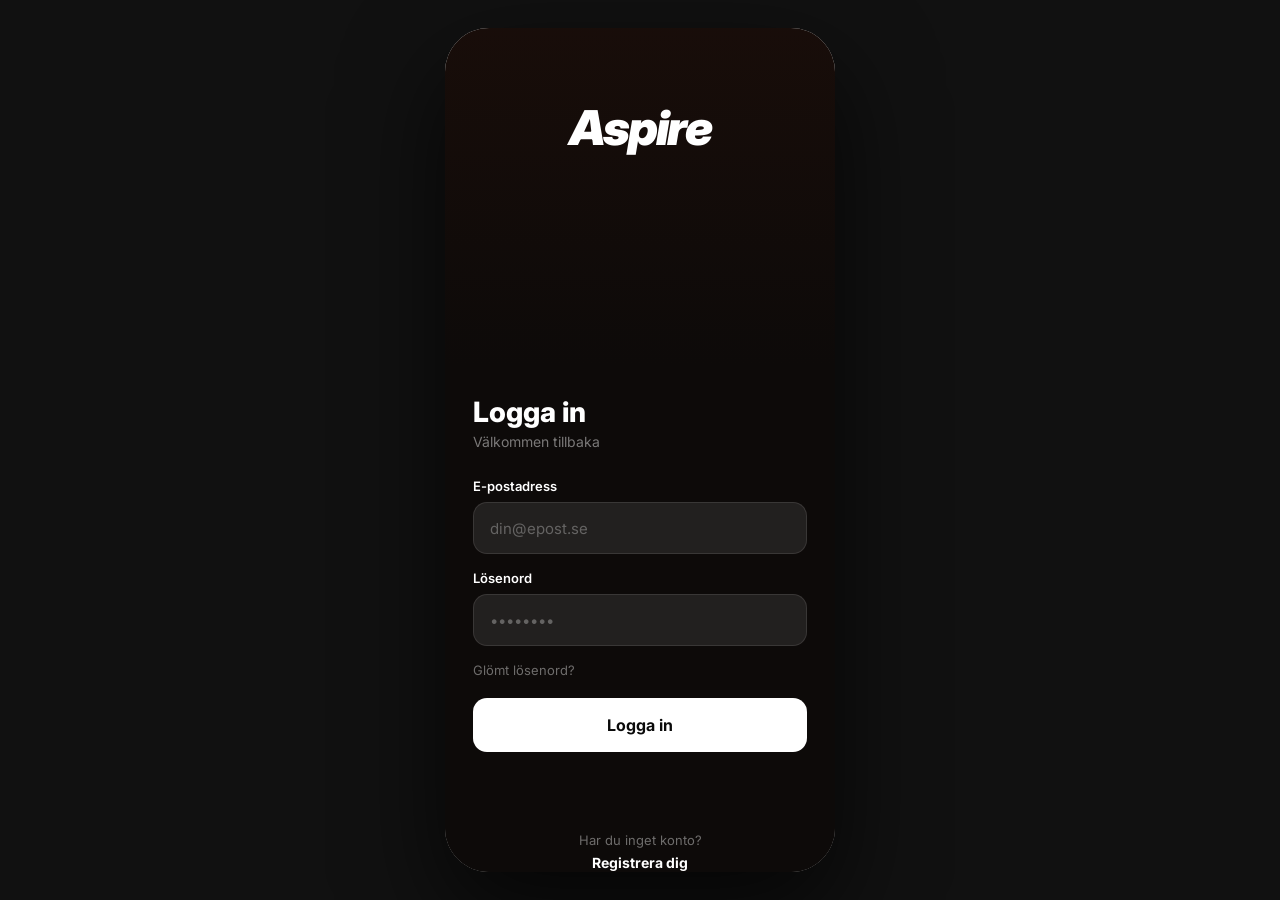
==== aspire_kod/frontend/index.html @ df445885 "Update index.html Fixade index.html rätt id på lösenordsfält, stavfel i type, CSS-klasser istället f" ====
<!DOCTYPE html>
<html lang="sv">
<head>
  <meta charset="UTF-8">
  <meta name="viewport" content="width=device-width, initial-scale=1.0, viewport-fit=cover">

  <!-- PWA: gör att appen fungerar som en app på iPhone -->
  <meta name="apple-mobile-web-app-capable" content="yes">
  <meta name="apple-mobile-web-app-status-bar-style" content="default">
  <meta name="apple-mobile-web-app-title" content="Aspire">
  <link rel="apple-touch-icon" href="data:image/svg+xml,<svg xmlns='http://www.w3.org/2000/svg' viewBox='0 0 180 180'><rect width='180' height='180' rx='40' fill='%230A0A0A'/><text x='90' y='122' font-family='Georgia' font-style='italic' font-weight='900' font-size='90' fill='white' text-anchor='middle'>A</text></svg>">

  <title>Aspire — Logga in</title>
  <link href="https://fonts.googleapis.com/css2?family=Inter:wght@400;500;600;700;800;900&display=swap" rel="stylesheet">
  <link rel="stylesheet" href="css/styles.css">
</head>
<body>

  <div class="telefon">

    <!-- ─── LOGIN-SIDAN ─── -->
    <div class="login-sida">

      <!-- Mörk bakgrundsöverlagring -->
      <div class="login-bakgrund"></div>

      <!-- Allt innehåll ovanpå bakgrunden -->
      <div class="login-innehall">

        <!-- Logotyp -->
        <div class="login-logotyp">Aspire</div>

        <!-- Formulär längst ner -->
        <div class="login-formular">

          <div class="login-titel">Logga in</div>
          <div class="login-undertext">Välkommen tillbaka</div>

          <label class="faltetikett">E-postadress</label>
          <input id="inlogg-epost" class="textfalt" type="email" placeholder="din@epost.se">
          <div id="fel-epost" class="fel-text"></div>

          <label class="faltetikett">Lösenord</label>
          <input id="inloggning-losenord" class="textfalt" tye="password" placeholder="••••••••" autocomplete="current-password">
          <div id="fel-losenord" class="fel-text"></div>
          <div class="glomt-losenord">Glömt lösenord?</div>

          <!-- Knapp navigerar till hem.html -->
          <button class="logga-in-knapp" onclick="hanteraInloggning()">Logga in</button>
          <div id="inlogg-fel" class="fel-meddelande"></div>
        </div>

          <div class="registrera-rad">
            <p>Har du inget konto?</p>
            <a href="registrera.html">Registrera dig</a>
          </div>

        </div>
      </div>
    </div>

  </div>

  <script src="js/app.js"></script>
</body>
</html>
---- aspire_kod/frontend/css/styles.css ----
/* =====================================================
   ASPIRE APP — DELAD CSS
   Används av alla HTML-sidor i appen.
   ===================================================== */


/* ─────────────────────────────────────────────────────
   1. RESET & GRUNDINSTÄLLNINGAR
───────────────────────────────────────────────────── */

* {
  box-sizing: border-box;
  margin: 0;
  padding: 0;
}

body {
  font-family: 'Inter', sans-serif;
  background: #111111;
  display: flex;
  justify-content: center;
  align-items: center;
  min-height: 100vh;
  min-height: 100dvh;
}


/* ─────────────────────────────────────────────────────
   2. TELEFONRAM (visas på dator som en mobil)
───────────────────────────────────────────────────── */

.telefon {
  width: 390px;
  height: 844px;
  background: white;
  border-radius: 44px;
  overflow: hidden;
  position: relative;
  box-shadow: 0 40px 100px rgba(0, 0, 0, 0.7);

  /* Flexbox: staplar statusrad, innehåll och navbar */
  display: flex;
  flex-direction: column;
}

/* På riktig iPhone fyller appen hela skärmen */
@media (max-width: 430px) {
  body {
    background: white;
  }
  .telefon {
    width: 100%;
    height: 100vh;
    height: 100dvh;
    border-radius: 0;
    box-shadow: none;
  }
}


/* ─────────────────────────────────────────────────────
   3. STATUSRAD (klocka + batteri-ikoner högst upp)
───────────────────────────────────────────────────── */

.statusrad {
  height: 44px;
  padding: 0 24px;
  flex-shrink: 0;

  display: flex;
  align-items: center;
  justify-content: space-between;
}

.statusrad-tid {
  font-size: 15px;
  font-weight: 600;
  color: #0A0A0A;
}

.statusrad-ikoner {
  display: flex;
  align-items: center;
  gap: 5px;
  color: #0A0A0A;
}


/* ─────────────────────────────────────────────────────
   4. RULLNINGSBART SIDINNEHÅLL
───────────────────────────────────────────────────── */

.innehall {
  flex: 1;
  overflow-y: auto;
  overflow-x: hidden;
}

/* Dölj scrollbar (men behåll funktionen) */
.innehall::-webkit-scrollbar { display: none; }
.innehall { scrollbar-width: none; }


/* ─────────────────────────────────────────────────────
   5. NAVIGERINGSRAD (längst ner på varje sida)
───────────────────────────────────────────────────── */

.navbar {
  height: 72px;
  background: white;
  border-top: 1px solid #E5E5E5;
  padding: 0 8px 10px 8px;
  flex-shrink: 0;

  display: flex;
  align-items: center;
  justify-content: space-around;
}

/* Varje nav-knapp */
.nav-knapp {
  display: flex;
  flex-direction: column;
  align-items: center;
  gap: 3px;

  background: none;
  border: none;
  cursor: pointer;
  color: #ADADAD;
  font-family: 'Inter', sans-serif;
  text-decoration: none;
  padding: 6px 10px;
  border-radius: 10px;
  position: relative;
}

.nav-knapp svg {
  width: 24px;
  height: 24px;
  fill: none;
  stroke: currentColor;
  stroke-width: 1.8;
  stroke-linecap: round;
  stroke-linejoin: round;
}

.nav-knapp span {
  font-size: 10px;
  font-weight: 500;
}

/* Aktiv sida = svart färg */
.nav-knapp.aktiv {
  color: #0A0A0A;
}

/* Aktiv med ram (används på Sök och Streaks) */
.nav-knapp.aktiv-ram {
  color: #0A0A0A;
  border: 1.5px solid #0A0A0A;
}

/* Plus-knapp i mitten */
.nav-plus {
  width: 52px;
  height: 52px;
  background: #0A0A0A;
  border: none;
  border-radius: 50%;
  cursor: pointer;
  flex-shrink: 0;
  text-decoration: none;

  display: flex;
  align-items: center;
  justify-content: center;
}

.nav-plus svg {
  width: 22px;
  height: 22px;
  fill: none;
  stroke: white;
  stroke-width: 2.5;
  stroke-linecap: round;
}

/* Röd notis-badge på klockan */
.badge {
  position: absolute;
  top: 2px;
  right: 4px;
  width: 16px;
  height: 16px;
  background: #E8241C;
  border-radius: 50%;
  border: 1.5px solid white;

  display: flex;
  align-items: center;
  justify-content: center;

  font-size: 9px;
  font-weight: 700;
  color: white;
}


/* ─────────────────────────────────────────────────────
   6. GEMENSAMMA KOMPONENTER (används på flera sidor)
───────────────────────────────────────────────────── */

/* Sidans rubrik-rad */
.sidrubrik {
  display: flex;
  align-items: center;
  justify-content: space-between;
  padding: 6px 20px 12px 20px;
  flex-shrink: 0;
}

.sidrubrik-titel {
  font-size: 24px;
  font-weight: 800;
  letter-spacing: -0.5px;
  color: #0A0A0A;
}

/* Liten rund knapp (t.ex. kugghjul) */
.rund-knapp {
  width: 36px;
  height: 36px;
  background: #F0F0F0;
  border: none;
  border-radius: 50%;
  cursor: pointer;

  display: flex;
  align-items: center;
  justify-content: center;
}

.rund-knapp svg {
  width: 18px;
  height: 18px;
  fill: none;
  stroke: #2A2A2A;
  stroke-width: 1.8;
  stroke-linecap: round;
}

/* Sektionsrubrik */
.sektionsrubrik {
  font-size: 18px;
  font-weight: 700;
  color: #0A0A0A;
  padding: 4px 20px 12px 20px;
}

/* Grått kort */
.kort {
  background: #F7F7F7;
  border-radius: 14px;
  margin: 0 20px 12px 20px;
  padding: 16px;
}

/* Mellanrum längst ner (så innehåll inte döljs av navbar) */
.botten-mellanrum {
  height: 16px;
}


/* ─────────────────────────────────────────────────────
   7. LOGIN-SIDAN
───────────────────────────────────────────────────── */

.login-sida {
  background: #0D0A09;
  display: flex;
  flex-direction: column;
  height: 100%;
}

.login-bakgrund {
  position: absolute;
  top: 0; left: 0;
  width: 100%; height: 100%;
  background: linear-gradient(
    to bottom,
    rgba(50, 20, 10, 0.3) 0%,
    rgba(13, 10, 9, 0.6) 40%,
    rgba(13, 10, 9, 0.97) 65%
  );
}

.login-innehall {
  position: relative;
  z-index: 2;
  height: 100%;

  display: flex;
  flex-direction: column;

  padding: 0 28px;
}

.login-logotyp {
  text-align: center;
  padding-top: 70px;
  font-size: 48px;
  font-weight: 900;
  font-style: italic;
  color: white;
  letter-spacing: -2px;
}

.login-formular {
  margin-top: auto;
  padding-bottom: 48px;
}

.login-titel {
  font-size: 28px;
  font-weight: 800;
  color: white;
  margin-bottom: 4px;
}

.login-undertext {
  font-size: 14px;
  color: rgba(255, 255, 255, 0.45);
  margin-bottom: 28px;
}

.faltetikett {
  display: block;
  font-size: 13px;
  font-weight: 600;
  color: white;
  margin-bottom: 8px;
}

.textfalt {
  width: 100%;
  height: 52px;
  background: rgba(255, 255, 255, 0.09);
  border: 1px solid rgba(255, 255, 255, 0.1);
  border-radius: 14px;
  padding: 0 16px;
  font-size: 15px;
  color: white;
  font-family: 'Inter', sans-serif;
  outline: none;
  margin-bottom: 16px;
}

.textfalt::placeholder {
  color: rgba(255, 255, 255, 0.3);
}

.glomt-losenord {
  font-size: 13px;
  color: rgba(255, 255, 255, 0.4);
  margin-bottom: 20px;
  cursor: pointer;
}

.logga-in-knapp {
  width: 100%;
  height: 54px;
  background: white;
  color: #0A0A0A;
  border: none;
  border-radius: 14px;
  font-size: 16px;
  font-weight: 700;
  cursor: pointer;
  font-family: 'Inter', sans-serif;
}

.registrera-rad {
  text-align: center;
  margin-top: 32px;
}

.registrera-rad p {
  font-size: 13px;
  color: rgba(255, 255, 255, 0.4);
  margin-bottom: 4px;
}

.registrera-rad a {
  font-size: 14px;
  font-weight: 700;
  color: white;
  cursor: pointer;
  text-decoration: none;
}


/* ─────────────────────────────────────────────────────
   8. HEM — DAGENS SCHEMA
───────────────────────────────────────────────────── */

.schema-header {
  padding: 8px 20px 16px 20px;
}

.schema-fortitel {
  font-size: 12px;
  color: #ADADAD;
  font-style: italic;
  margin-bottom: 2px;
}

.schema-namnrad {
  display: flex;
  align-items: flex-start;
  justify-content: space-between;
}

.schema-namn-stor {
  font-size: 30px;
  font-weight: 900;
  color: #0A0A0A;
  letter-spacing: -1px;
  line-height: 1.05;
}

.schema-avatar {
  width: 50px;
  height: 50px;
  background: #0A0A0A;
  border-radius: 50%;
  position: relative;
  flex-shrink: 0;

  display: flex;
  align-items: center;
  justify-content: center;
}

.schema-avatar svg {
  width: 24px;
  height: 24px;
  fill: none;
  stroke: white;
  stroke-width: 1.8;
}

.schema-badge {
  position: absolute;
  bottom: -3px;
  right: -3px;
  width: 20px;
  height: 20px;
  background: #E8241C;
  border-radius: 50%;
  border: 2px solid white;

  display: flex;
  align-items: center;
  justify-content: center;

  font-size: 9px;
  font-weight: 700;
  color: white;
}

.etikett-pill {
  display: inline-block;
  height: 28px;
  padding: 0 12px;
  line-height: 28px;
  background: #F0F0F0;
  border: 1px solid #E5E5E5;
  border-radius: 14px;
  font-size: 12px;
  font-weight: 500;
  color: #2A2A2A;
  margin-top: 8px;
}

/* Aktivitetsrad */
.aktivitet-rad {
  display: flex;
  align-items: flex-start;
  gap: 12px;
  padding: 14px 20px;
  border-bottom: 1px solid #F0F0F0;
}

.aktivitet-prick {
  width: 8px;
  height: 8px;
  border-radius: 50%;
  margin-top: 8px;
  flex-shrink: 0;
}

.aktivitet-prick.rod  { background: #E8241C; }
.aktivitet-prick.gra  { background: #E5E5E5; }

.aktivitet-ikon {
  width: 28px;
  flex-shrink: 0;

  display: flex;
  justify-content: center;
  margin-top: 2px;
}

.aktivitet-ikon svg {
  width: 20px;
  height: 20px;
  fill: none;
  stroke: #2A2A2A;
  stroke-width: 1.6;
  stroke-linecap: round;
}

.aktivitet-kropp { flex: 1; }
.aktivitet-tid   { font-size: 11px; color: #ADADAD; margin-bottom: 1px; }
.aktivitet-namn  { font-size: 15px; font-weight: 600; color: #0A0A0A; }
.aktivitet-beskrivning { font-size: 12px; color: #ADADAD; margin-top: 2px; }

.starta-knapp {
  height: 32px;
  padding: 0 16px;
  background: #0A0A0A;
  color: white;
  border: none;
  border-radius: 16px;
  font-size: 13px;
  font-weight: 600;
  cursor: pointer;
  font-family: 'Inter', sans-serif;
  align-self: center;
}

.kamera-ikon { align-self: center; }
.kamera-ikon svg {
  width: 20px;
  height: 20px;
  fill: none;
  stroke: #ADADAD;
  stroke-width: 1.6;
  stroke-linecap: round;
  display: block;
}


/* ─────────────────────────────────────────────────────
   9. SÖK ATLETER
───────────────────────────────────────────────────── */

.sok-omslag {
  padding: 4px 20px 14px 20px;
  position: relative;
}

.sok-ikon {
  position: absolute;
  left: 34px;
  top: 50%;
  transform: translateY(-50%);
  width: 16px;
  height: 16px;
  fill: none;
  stroke: #ADADAD;
  stroke-width: 2;
  pointer-events: none;
}

.sok-falt {
  width: 100%;
  height: 44px;
  background: #F0F0F0;
  border: none;
  border-radius: 22px;
  padding: 0 16px 0 40px;
  font-size: 14px;
  color: #2A2A2A;
  font-family: 'Inter', sans-serif;
  outline: none;
}

.sok-falt::placeholder { color: #ADADAD; }

.filter-rad {
  display: flex;
  gap: 8px;
  padding: 0 20px 16px 20px;
  overflow-x: auto;
}

.filter-rad::-webkit-scrollbar { display: none; }

.filter-pill {
  height: 34px;
  padding: 0 16px;
  border-radius: 17px;
  font-size: 13px;
  font-weight: 500;
  white-space: nowrap;
  cursor: pointer;
  border: none;
  font-family: 'Inter', sans-serif;
  flex-shrink: 0;
}

.filter-pill.aktiv  { background: #0A0A0A; color: white; }
.filter-pill.inaktiv { background: #F0F0F0; color: #2A2A2A; }

.atlet-rad {
  display: flex;
  align-items: center;
  gap: 14px;
  padding: 13px 20px;
  border-bottom: 1px solid #F0F0F0;
  cursor: pointer;
  text-decoration: none;
}

.atlet-avatar {
  width: 44px;
  height: 44px;
  border-radius: 50%;
  background: #E5E5E5;
  flex-shrink: 0;

  display: flex;
  align-items: center;
  justify-content: center;

  font-size: 13px;
  font-weight: 700;
  color: #2A2A2A;
}

.atlet-avatar.lila { background: #7C5CBF; color: white; }
.atlet-avatar.mork { background: #2A2A2A; color: white; }

.atlet-info { flex: 1; }
.atlet-namn  { font-size: 15px; font-weight: 600; color: #0A0A0A; }
.atlet-sport { font-size: 12px; color: #ADADAD; margin-top: 1px; }

.atlet-meta { text-align: right; }
.atlet-kcal    { font-size: 12px; color: #666666; }
.atlet-traning { font-size: 12px; color: #ADADAD; margin-top: 2px; }


/* ─────────────────────────────────────────────────────
   10. ATLETPROFIL
───────────────────────────────────────────────────── */

.tillbaka-knapp {
  width: 36px;
  height: 36px;
  background: #F0F0F0;
  border: none;
  border-radius: 50%;
  cursor: pointer;
  margin: 8px 0 0 20px;

  display: flex;
  align-items: center;
  justify-content: center;
}

.tillbaka-knapp svg {
  width: 18px;
  height: 18px;
  fill: none;
  stroke: #0A0A0A;
  stroke-width: 2;
  stroke-linecap: round;
}

.atlet-topp {
  display: flex;
  flex-direction: column;
  align-items: center;
  padding: 16px 20px 0 20px;
}

.atlet-stor-avatar {
  width: 72px;
  height: 72px;
  border-radius: 50%;
  background: #F0F0F0;

  display: flex;
  align-items: center;
  justify-content: center;

  font-size: 22px;
  font-weight: 800;
  color: #2A2A2A;
  margin-bottom: 12px;
}

.atlet-stort-namn  { font-size: 20px; font-weight: 800; color: #0A0A0A; }
.atlet-stor-sport  { font-size: 14px; color: #ADADAD; margin-top: 2px; margin-bottom: 10px; }

.bio-rad {
  display: flex;
  align-items: center;
  gap: 16px;
  margin-bottom: 16px;
}

.bio-post {
  display: flex;
  align-items: center;
  gap: 5px;
  font-size: 13px;
  color: #666666;
}

.bio-post svg {
  width: 14px;
  height: 14px;
  fill: none;
  stroke: currentColor;
  stroke-width: 1.8;
}

.bio-post.rod { color: #E8241C; }

.atlet-statistik {
  display: flex;
  width: 100%;
  background: #F7F7F7;
  border-radius: 14px;
  overflow: hidden;
  margin-bottom: 16px;
}

.atlet-stat-post {
  flex: 1;
  padding: 12px 8px;
  border-right: 1px solid #E5E5E5;

  display: flex;
  flex-direction: column;
  align-items: center;
  gap: 2px;
}

.atlet-stat-post:last-child { border-right: none; }
.atlet-stat-siffra  { font-size: 18px; font-weight: 800; color: #0A0A0A; }
.atlet-stat-etikett { font-size: 10px; color: #ADADAD; }

.citat-ruta {
  margin: 0 20px 16px 20px;
  background: #F7F7F7;
  border-radius: 10px;
  padding: 12px 14px;
  font-size: 13px;
  font-style: italic;
  color: #666666;
  line-height: 1.5;
}

.flik-rad {
  display: flex;
  margin: 0 20px 16px 20px;
  background: #F0F0F0;
  border-radius: 10px;
  padding: 3px;
}

.flik {
  flex: 1;
  height: 34px;
  border-radius: 8px;
  border: none;
  font-size: 13px;
  font-weight: 500;
  font-family: 'Inter', sans-serif;
  cursor: pointer;
  color: #666666;
  background: none;

  display: flex;
  align-items: center;
  justify-content: center;
  gap: 5px;
}

.flik svg {
  width: 14px;
  height: 14px;
  fill: none;
  stroke: currentColor;
  stroke-width: 1.8;
}

.flik.aktiv {
  background: white;
  color: #0A0A0A;
  box-shadow: 0 1px 3px rgba(0, 0, 0, 0.1);
}

.schema-lista { padding: 0 20px 20px 20px; }

.schema-post {
  display: flex;
  align-items: flex-start;
  gap: 12px;
  padding: 12px 0;
  border-bottom: 1px solid #F0F0F0;
}

.schema-post:last-child { border-bottom: none; }

.schema-prick {
  width: 8px;
  height: 8px;
  border-radius: 50%;
  margin-top: 6px;
  flex-shrink: 0;
}

.schema-prick.rod { background: #E8241C; }
.schema-prick.gra { background: #CCCCCC; }

.schema-tid         { font-size: 11px; color: #ADADAD; margin-bottom: 1px; }
.schema-namn        { font-size: 14px; font-weight: 600; color: #0A0A0A; }
.schema-beskrivning { font-size: 12px; color: #ADADAD; margin-top: 2px; }


/* ─────────────────────────────────────────────────────
   11. MIN PROFIL
───────────────────────────────────────────────────── */

.anvandarrad {
  display: flex;
  align-items: center;
  gap: 12px;
  padding: 0 20px 18px 20px;
}

.avatar-fyrkant {
  width: 46px;
  height: 46px;
  background: #E5E5E5;
  border-radius: 10px;
  flex-shrink: 0;

  display: flex;
  align-items: center;
  justify-content: center;

  font-size: 13px;
  font-weight: 700;
  color: #2A2A2A;
}

.anvandarnamn { font-size: 15px; font-weight: 700; color: #0A0A0A; }
.medsedan     { font-size: 12px; color: #ADADAD; margin-top: 2px; }

.statistik-rad {
  display: flex;
  gap: 10px;
  padding: 0 20px 20px 20px;
}

.statistik-kort {
  flex: 1;
  background: #F7F7F7;
  border-radius: 14px;
  padding: 14px 8px;

  display: flex;
  flex-direction: column;
  align-items: center;
  gap: 3px;
}

.statistik-ikon    { font-size: 20px; line-height: 1; margin-bottom: 2px; }
.statistik-siffra  { font-size: 22px; font-weight: 800; color: #0A0A0A; }
.statistik-etikett { font-size: 11px; color: #ADADAD; text-align: center; }

.progress-rad {
  display: flex;
  align-items: center;
  gap: 12px;
}

.progress-spar {
  flex: 1;
  height: 4px;
  background: #E5E5E5;
  border-radius: 2px;
  overflow: hidden;
}

.progress-fyll {
  height: 100%;
  background: #0A0A0A;
  border-radius: 2px;
}

.progress-ring {
  width: 44px;
  height: 44px;
  border-radius: 50%;
  border: 2.5px solid #0A0A0A;
  flex-shrink: 0;

  display: flex;
  align-items: center;
  justify-content: center;

  font-size: 11px;
  font-weight: 700;
  color: #0A0A0A;
}

.vecko-rader { margin: 0 20px; }

.vecko-rad {
  display: flex;
  align-items: center;
  gap: 12px;
  padding: 13px 14px;
  background: #F7F7F7;
  border-radius: 10px;
  margin-bottom: 8px;
}

.vecko-ikon { width: 28px; display: flex; justify-content: center; flex-shrink: 0; }
.vecko-ikon svg {
  width: 18px;
  height: 18px;
  fill: none;
  stroke: #666666;
  stroke-width: 1.8;
  stroke-linecap: round;
}

.vecko-text  { flex: 1; font-size: 14px; font-weight: 500; color: #0A0A0A; }
.vecko-varde { font-size: 14px; font-weight: 600; color: #0A0A0A; }
.vecko-varde.gron { color: #22AA66; }

.historik-lank {
  display: flex;
  align-items: center;
  justify-content: space-between;
  padding: 16px 20px;
  border-top: 1px solid #F0F0F0;
  margin-top: 4px;
  cursor: pointer;
  text-decoration: none;
}

.historik-lank span { font-size: 15px; color: #666666; }
.historik-lank svg  { width: 16px; height: 16px; fill: none; stroke: #ADADAD; stroke-width: 2; }


/* ─────────────────────────────────────────────────────
   12. KALORILOGG
───────────────────────────────────────────────────── */

.kalori-dag-kort {
  display: flex;
  align-items: center;
  justify-content: space-between;
  background: #F7F7F7;
  border-radius: 14px;
  margin: 0 20px 12px 20px;
  padding: 16px;
}

.kalori-etikett { font-size: 12px; color: #ADADAD; margin-bottom: 4px; }
.kalori-siffra  { font-size: 32px; font-weight: 800; color: #0A0A0A; letter-spacing: -1px; }
.kalori-enhet   { font-size: 13px; color: #ADADAD; }

.kalori-ring {
  width: 56px;
  height: 56px;
  position: relative;
}

.kalori-ring svg {
  width: 56px;
  height: 56px;
  transform: rotate(-90deg);
}

.kalori-ring-procent {
  position: absolute;
  inset: 0;

  display: flex;
  align-items: center;
  justify-content: center;

  font-size: 12px;
  font-weight: 700;
  color: #0A0A0A;
}

.kalori-formular {
  background: #F7F7F7;
  border-radius: 14px;
  margin: 0 20px 20px 20px;
  padding: 16px;
}

.kalori-formular-titel {
  font-size: 14px;
  font-weight: 600;
  color: #0A0A0A;
  margin-bottom: 10px;
}

.maltids-flikar {
  display: flex;
  gap: 8px;
  margin-bottom: 14px;
  flex-wrap: wrap;
}

.maltids-flik {
  height: 32px;
  padding: 0 14px;
  border-radius: 16px;
  font-size: 13px;
  font-weight: 500;
  cursor: pointer;
  border: none;
  font-family: 'Inter', sans-serif;
}

.maltids-flik.aktiv  { background: #0A0A0A; color: white; }
.maltids-flik.inaktiv { background: #E5E5E5; color: #2A2A2A; }

.kalori-falt-etikett { font-size: 13px; color: #666666; margin-bottom: 6px; }

.kalori-inmatning {
  width: 100%;
  height: 40px;
  background: white;
  border: 1px solid #E5E5E5;
  border-radius: 10px;
  padding: 0 12px;
  font-size: 14px;
  color: #0A0A0A;
  font-family: 'Inter', sans-serif;
  outline: none;
  margin-bottom: 14px;
}

.kalori-inmatning::placeholder { color: #ADADAD; }

.kalori-knappar {
  display: flex;
  gap: 10px;
}

.avbryt-knapp {
  flex: 1;
  height: 40px;
  background: none;
  border: 1px solid #E5E5E5;
  border-radius: 10px;
  font-size: 14px;
  font-weight: 500;
  color: #666666;
  cursor: pointer;
  font-family: 'Inter', sans-serif;
}

.spara-knapp {
  flex: 1.5;
  height: 40px;
  background: #0A0A0A;
  color: white;
  border: none;
  border-radius: 10px;
  font-size: 14px;
  font-weight: 600;
  cursor: pointer;
  font-family: 'Inter', sans-serif;

  display: flex;
  align-items: center;
  justify-content: center;
  gap: 6px;
}

.spara-knapp svg {
  width: 14px;
  height: 14px;
  fill: none;
  stroke: white;
  stroke-width: 2.5;
  stroke-linecap: round;
}

.maltider-lista { padding: 0 20px 20px 20px; }

.maltid-post {
  display: flex;
  align-items: center;
  gap: 12px;
  padding: 13px 14px;
  background: #F7F7F7;
  border-radius: 10px;
  margin-bottom: 8px;
}

.maltid-bild {
  width: 32px;
  height: 32px;
  background: #E5E5E5;
  border-radius: 6px;
  flex-shrink: 0;

  display: flex;
  align-items: center;
  justify-content: center;
}

.maltid-bild svg { width: 16px; height: 16px; fill: none; stroke: #ADADAD; stroke-width: 1.6; }

.maltid-info { flex: 1; }
.maltid-namn { font-size: 14px; font-weight: 600; color: #0A0A0A; }
.maltid-tid  { font-size: 12px; color: #ADADAD; margin-top: 1px; }
.maltid-kcal { font-size: 14px; font-weight: 700; color: #0A0A0A; }


/* ─────────────────────────────────────────────────────
   13. STREAKS & MILSTOLPAR
───────────────────────────────────────────────────── */

.streak-kort-rad {
  display: flex;
  gap: 10px;
  padding: 0 20px 20px 20px;
}

.streak-kort {
  flex: 1;
  background: #F7F7F7;
  border-radius: 14px;
  padding: 16px 12px;

  display: flex;
  flex-direction: column;
  align-items: center;
  gap: 4px;
}

.streak-ikon    { font-size: 22px; line-height: 1; margin-bottom: 2px; }
.streak-siffra  { font-size: 28px; font-weight: 900; color: #0A0A0A; letter-spacing: -1px; }
.streak-etikett { font-size: 12px; color: #ADADAD; }

.vecko-kalender { margin: 0 20px 20px 20px; }

.kalender-dagar {
  display: flex;
  gap: 4px;
}

.kalender-dag {
  flex: 1;

  display: flex;
  flex-direction: column;
  align-items: center;
  gap: 6px;
}

.dag-namn { font-size: 11px; color: #ADADAD; font-weight: 500; }

.dag-siffra {
  width: 32px;
  height: 32px;
  border-radius: 50%;

  display: flex;
  align-items: center;
  justify-content: center;

  font-size: 13px;
  font-weight: 600;
}

.dag-siffra.klar     { background: #E8241C; color: white; }
.dag-siffra.idag     { background: #0A0A0A; color: white; }
.dag-siffra.kommande { background: none; color: #2A2A2A; }

.dag-check {
  width: 20px;
  height: 20px;

  display: flex;
  align-items: center;
  justify-content: center;
}

.dag-check svg {
  width: 18px;
  height: 18px;
  fill: none;
  stroke-width: 2;
  stroke-linecap: round;
  stroke-linejoin: round;
}

.dag-check.klar svg { stroke: #E8241C; }
.dag-check.idag svg { stroke: #0A0A0A; }
.dag-check.tom svg  { stroke: #E5E5E5; }

.milstolpar-lista { padding: 0 20px 20px 20px; }

.milstolpe {
  display: flex;
  align-items: center;
  gap: 12px;
  padding: 13px 14px;
  background: #F7F7F7;
  border-radius: 10px;
  margin-bottom: 8px;
}

.milstolpe.ej-nadd {
  background: none;
  padding-left: 0;
}

.milstolpe-check {
  width: 20px;
  height: 20px;
  flex-shrink: 0;

  display: flex;
  align-items: center;
  justify-content: center;
}

.milstolpe-check svg {
  width: 20px;
  height: 20px;
  fill: none;
  stroke-width: 2;
  stroke-linecap: round;
  stroke-linejoin: round;
}

.milstolpe-check.nadd    svg { stroke: #E8241C; }
.milstolpe-check.ej-nadd svg { stroke: #CCCCCC; }

.milstolpe-text        { flex: 1; font-size: 14px; font-weight: 500; }
.milstolpe-text.aktiv  { color: #0A0A0A; }
.milstolpe-text.inaktiv { color: #ADADAD; }

.uppnadd-tagg { font-size: 12px; font-weight: 600; color: #E8241C; }
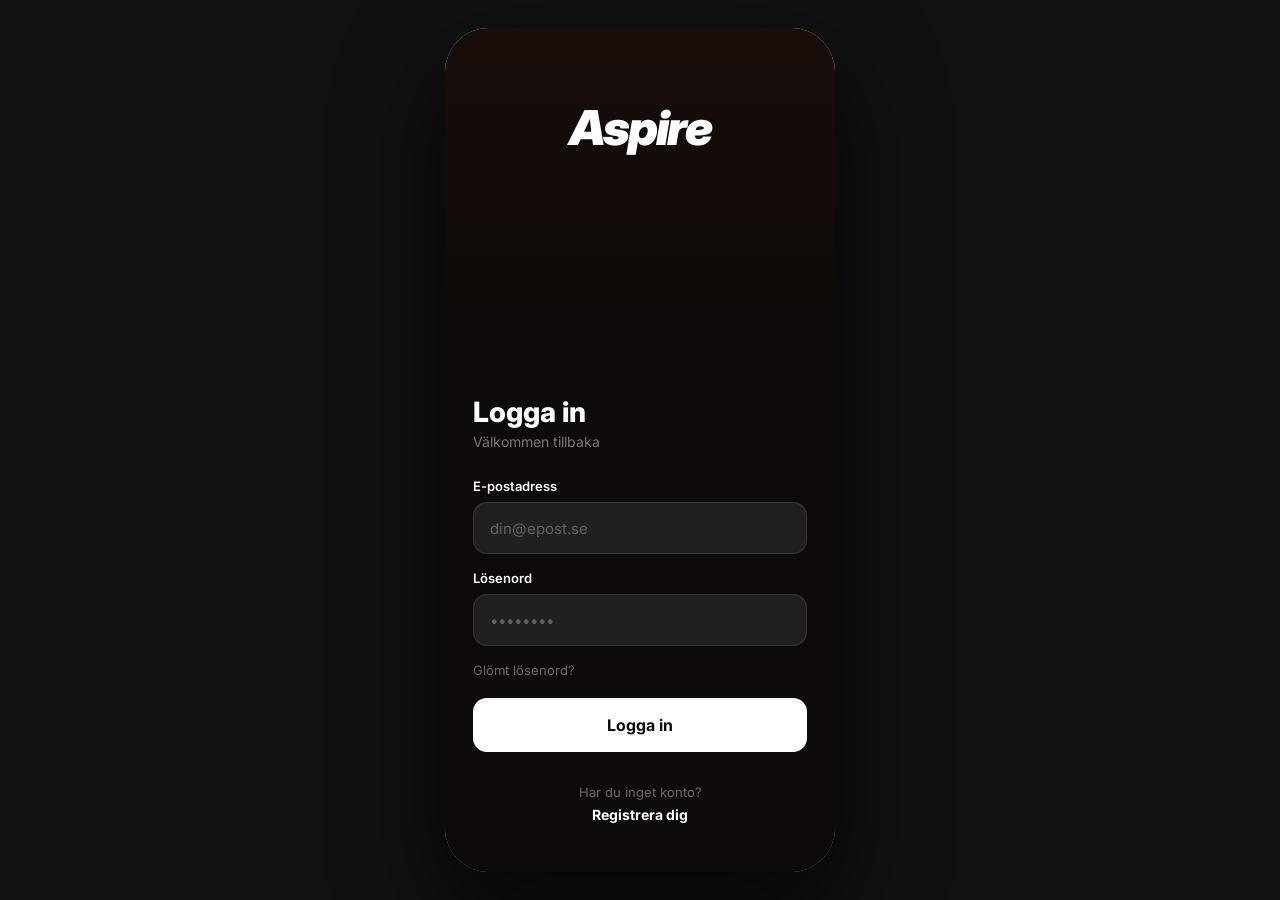
==== commit 09f96970: "Fixade sökvägen till javascript" ====
--- a/aspire_kod/frontend/index.html
+++ b/aspire_kod/frontend/index.html
@@ -38,17 +38,19 @@
 
           <label class="faltetikett">E-postadress</label>
           <input id="inlogg-epost" class="textfalt" type="email" placeholder="din@epost.se">
-          <div id="fel-epost" class="fel-text"></div>
+          <div id="fel-epost" style="font-size:12px;color:#E8241C;
+          margin-top:-8px;margin-bottom:10px;display:none;">
+          </div>
 
           <label class="faltetikett">Lösenord</label>
-          <input id="inloggning-losenord" class="textfalt" tye="password" placeholder="••••••••" autocomplete="current-password">
-          <div id="fel-losenord" class="fel-text"></div>
+          <input id="inlogg-losenord" class="textfalt" type="password" placeholder="••••••••" autocomplete="current-password">
+          <div id="fel-losenord" style="font-size:12px;color:#E8241C;margin-top:-8px;margin-bottom:10px;display:none;"></div>
           <div class="glomt-losenord">Glömt lösenord?</div>
 
           <!-- Knapp navigerar till hem.html -->
           <button class="logga-in-knapp" onclick="hanteraInloggning()">Logga in</button>
-          <div id="inlogg-fel" class="fel-meddelande"></div>
-        </div>
+          <div id="inlogg-fel" style="font-size:13px;color:#E8241C; margin-top:8px;display:none;">
+          </div>
 
           <div class="registrera-rad">
             <p>Har du inget konto?</p>
@@ -61,6 +63,7 @@
 
   </div>
 
-  <script src="js/app.js"></script>
+    <script src="javascript/app.js"></script>
+
 </body>
 </html>
